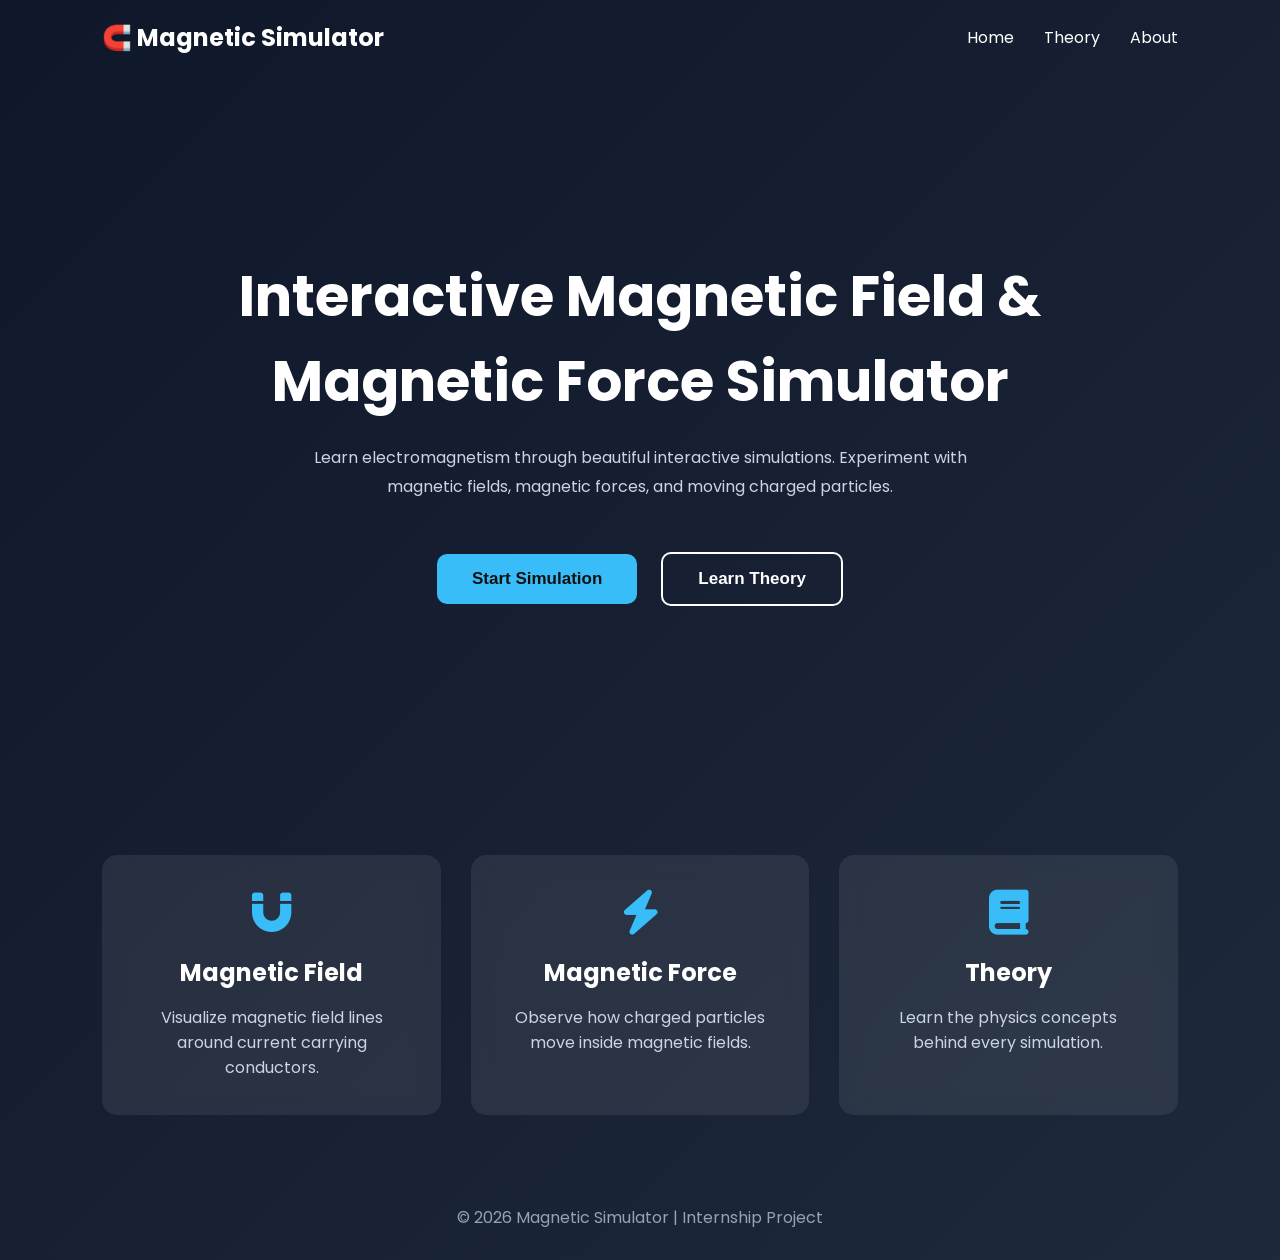
==== index.html @ 09310202 "Milestone 1 - Professional landing page completed" ====
<!DOCTYPE html>
<html lang="en">
<head>
    <meta charset="UTF-8">
    <meta name="viewport" content="width=device-width, initial-scale=1.0">

    <title>Magnetic Field & Force Simulator</title>

    <link rel="stylesheet" href="css/style.css">

    <!-- Google Font -->
    <link href="https://fonts.googleapis.com/css2?family=Poppins:wght@300;400;600;700&display=swap" rel="stylesheet">

    <!-- Font Awesome Icons -->
    <link rel="stylesheet"
          href="https://cdnjs.cloudflare.com/ajax/libs/font-awesome/6.5.2/css/all.min.css">

</head>

<body>

<header>

    <nav class="navbar">

        <div class="logo">
            🧲 Magnetic Simulator
        </div>

        <ul class="nav-links">

            <li><a href="#">Home</a></li>
            <li><a href="#">Theory</a></li>
            <li><a href="#">About</a></li>

        </ul>

    </nav>

</header>

<section class="hero">

    <h1>Interactive Magnetic Field & Magnetic Force Simulator</h1>

    <p>
        Learn electromagnetism through beautiful interactive simulations.
        Experiment with magnetic fields, magnetic forces,
        and moving charged particles.
    </p>

    <div class="buttons">

        <button id="startBtn">
            Start Simulation
        </button>

        <button class="secondary">
            Learn Theory
        </button>

    </div>

</section>

<section class="features">

    <div class="card">

        <i class="fa-solid fa-magnet"></i>

        <h2>Magnetic Field</h2>

        <p>
            Visualize magnetic field lines around current carrying conductors.
        </p>

    </div>

    <div class="card">

        <i class="fa-solid fa-bolt"></i>

        <h2>Magnetic Force</h2>

        <p>
            Observe how charged particles move inside magnetic fields.
        </p>

    </div>

    <div class="card">

        <i class="fa-solid fa-book"></i>

        <h2>Theory</h2>

        <p>
            Learn the physics concepts behind every simulation.
        </p>

    </div>

</section>

<footer>

    <p>
        © 2026 Magnetic Simulator | Internship Project
    </p>

</footer>

<script src="js/script.js"></script>

</body>
</html>
---- css/style.css ----
*{
    margin:0;
    padding:0;
    box-sizing:border-box;
}

body{

    font-family:'Poppins',sans-serif;

    background:linear-gradient(135deg,#0f172a,#1e293b);

    color:white;

}

.navbar{

    display:flex;

    justify-content:space-between;

    align-items:center;

    padding:20px 8%;

}

.logo{

    font-size:24px;

    font-weight:700;

}

.nav-links{

    display:flex;

    list-style:none;

    gap:30px;

}

.nav-links a{

    color:white;

    text-decoration:none;

}

.hero{

    min-height:80vh;

    display:flex;

    flex-direction:column;

    justify-content:center;

    align-items:center;

    text-align:center;

    padding:40px;

}

.hero h1{

    font-size:3.5rem;

    max-width:900px;

}

.hero p{

    max-width:700px;

    margin-top:20px;

    line-height:1.8;

    color:#cbd5e1;

}

.buttons{

    margin-top:40px;

}

button{

    padding:15px 35px;

    border:none;

    border-radius:10px;

    cursor:pointer;

    font-size:17px;

    margin:10px;

    background:#38bdf8;

    color:#111;

    font-weight:600;

}

.secondary{

    background:transparent;

    color:white;

    border:2px solid white;

}

.features{

    display:grid;

    grid-template-columns:repeat(auto-fit,minmax(250px,1fr));

    gap:30px;

    padding:60px 8%;

}

.card{

    background:rgba(255,255,255,0.08);

    border-radius:15px;

    padding:35px;

    text-align:center;

    backdrop-filter:blur(10px);

}

.card i{

    font-size:45px;

    color:#38bdf8;

    margin-bottom:20px;

}

.card h2{

    margin-bottom:15px;

}

.card p{

    color:#cbd5e1;

}

footer{

    text-align:center;

    padding:30px;

    color:#94a3b8;

}
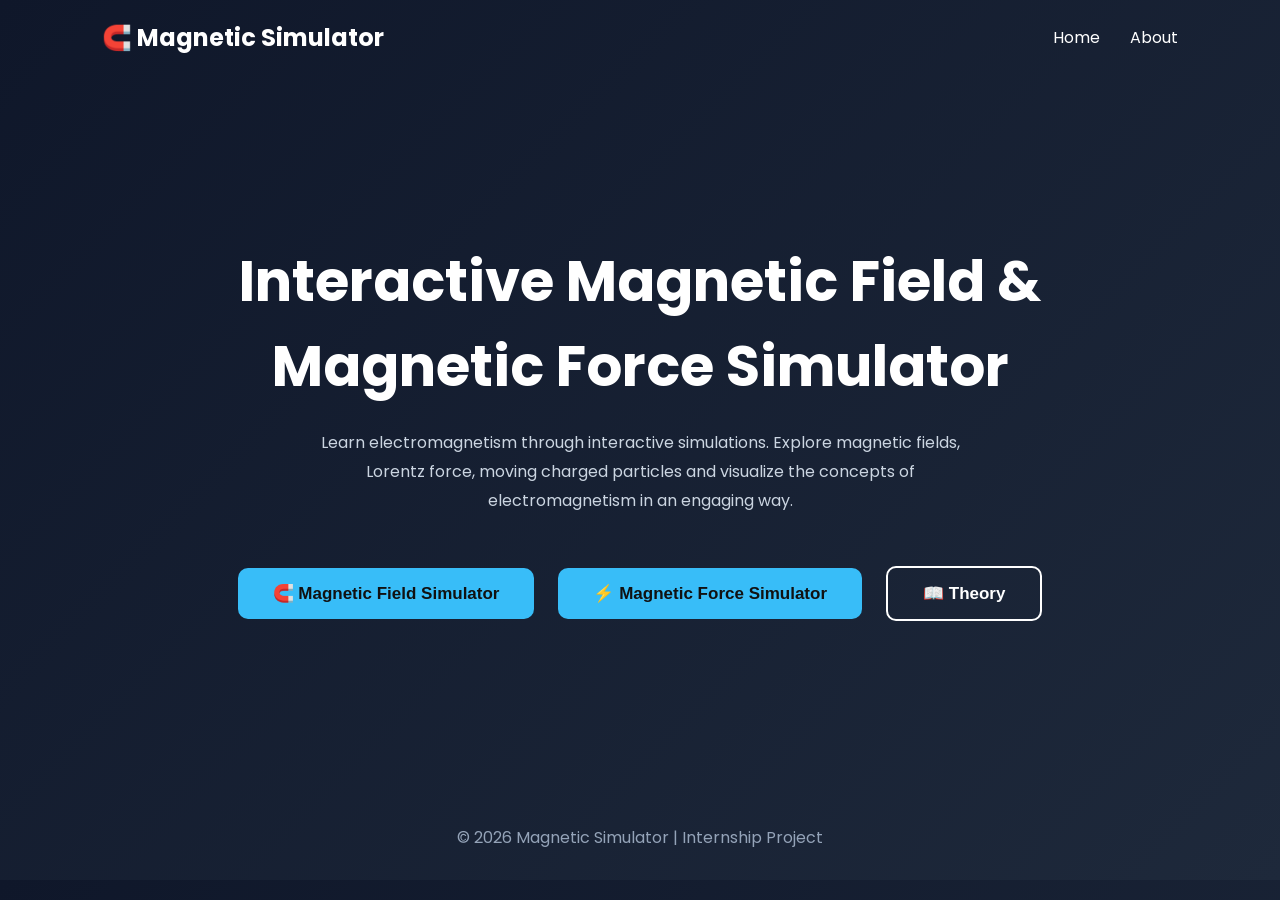
==== commit 35c22e6a: "Added magnetic force simulator and updated project UI" ====
--- a/index.html
+++ b/index.html
@@ -1,17 +1,23 @@
 <!DOCTYPE html>
 <html lang="en">
+
 <head>
+
     <meta charset="UTF-8">
-    <meta name="viewport" content="width=device-width, initial-scale=1.0">
 
-    <title>Magnetic Field & Force Simulator</title>
+    <meta name="viewport"
+          content="width=device-width, initial-scale=1.0">
 
-    <link rel="stylesheet" href="css/style.css">
+    <title>Interactive Magnetic Field & Magnetic Force Simulator</title>
+
+    <link rel="stylesheet"
+          href="css/style.css">
 
     <!-- Google Font -->
-    <link href="https://fonts.googleapis.com/css2?family=Poppins:wght@300;400;600;700&display=swap" rel="stylesheet">
+    <link href="https://fonts.googleapis.com/css2?family=Poppins:wght@300;400;600;700&display=swap"
+          rel="stylesheet">
 
-    <!-- Font Awesome Icons -->
+    <!-- Font Awesome -->
     <link rel="stylesheet"
           href="https://cdnjs.cloudflare.com/ajax/libs/font-awesome/6.5.2/css/all.min.css">
 
@@ -19,19 +25,25 @@
 
 <body>
 
+<!-- ===========================
+        NAVIGATION BAR
+=========================== -->
+
 <header>
 
     <nav class="navbar">
 
         <div class="logo">
+
             🧲 Magnetic Simulator
+
         </div>
 
         <ul class="nav-links">
 
-            <li><a href="#">Home</a></li>
-            <li><a href="#">Theory</a></li>
-            <li><a href="#">About</a></li>
+            <li><a href="index.html">Home</a></li>
+
+            <li><a href="pages/about.html">About</a></li>
 
         </ul>
 
@@ -39,79 +51,70 @@
 
 </header>
 
+<!-- ===========================
+        HERO SECTION
+=========================== -->
+
 <section class="hero">
 
-    <h1>Interactive Magnetic Field & Magnetic Force Simulator</h1>
+    <h1>
+
+        Interactive Magnetic Field &
+        Magnetic Force Simulator
+
+    </h1>
 
     <p>
-        Learn electromagnetism through beautiful interactive simulations.
-        Experiment with magnetic fields, magnetic forces,
-        and moving charged particles.
+
+        Learn electromagnetism through interactive simulations.
+        Explore magnetic fields, Lorentz force,
+        moving charged particles and visualize
+        the concepts of electromagnetism in an engaging way.
+
     </p>
 
     <div class="buttons">
 
-        <button id="startBtn">
-            Start Simulation
+        <button id="fieldBtn">
+
+            🧲 Magnetic Field Simulator
+
         </button>
 
-        <button class="secondary">
-            Learn Theory
+        <button id="forceBtn">
+
+            ⚡ Magnetic Force Simulator
+
+        </button>
+
+        <button id="theoryBtn"
+                class="secondary">
+
+            📖 Theory
+
         </button>
 
     </div>
 
 </section>
 
-<section class="features">
-
-    <div class="card">
-
-        <i class="fa-solid fa-magnet"></i>
-
-        <h2>Magnetic Field</h2>
-
-        <p>
-            Visualize magnetic field lines around current carrying conductors.
-        </p>
-
-    </div>
-
-    <div class="card">
-
-        <i class="fa-solid fa-bolt"></i>
-
-        <h2>Magnetic Force</h2>
-
-        <p>
-            Observe how charged particles move inside magnetic fields.
-        </p>
-
-    </div>
-
-    <div class="card">
-
-        <i class="fa-solid fa-book"></i>
-
-        <h2>Theory</h2>
-
-        <p>
-            Learn the physics concepts behind every simulation.
-        </p>
-
-    </div>
-
-</section>
+<!-- ===========================
+        FOOTER
+=========================== -->
 
 <footer>
 
     <p>
-        © 2026 Magnetic Simulator | Internship Project
+
+        © 2026 Magnetic Simulator |
+        Internship Project
+
     </p>
 
 </footer>
 
-<script src="js/script.js"></script>
+<script src="js/main.js"></script>
 
 </body>
+
 </html>
--- a/css/style.css
+++ b/css/style.css
@@ -184,4 +184,111 @@
 
     color:#94a3b8;
 
+}
+.page-title{
+
+    text-align:center;
+
+    margin:30px 0;
+
+}
+
+.simulation-container{
+
+    display:flex;
+
+    gap:30px;
+
+    padding:30px;
+
+}
+
+.control-panel{
+
+    width:280px;
+
+    background:rgba(255,255,255,0.08);
+
+    border-radius:15px;
+
+    padding:20px;
+
+}
+
+.control-panel input{
+
+    width:100%;
+
+    margin:20px 0;
+
+}
+
+.canvas-panel{
+
+    flex:1;
+
+    display:flex;
+
+    justify-content:center;
+
+    align-items:center;
+
+}
+
+canvas{
+
+    background:white;
+
+    border-radius:15px;
+
+    border:3px solid #38bdf8;
+
+}
+.button-group{
+    display: flex;
+    flex-direction: column;
+    gap: 12px;
+    margin-top: 20px;
+}
+
+.button-group button{
+    width: 100%;
+}
+.direction-group {
+    display: flex;
+    flex-direction: column;
+    gap: 12px;
+    margin: 15px 0 25px;
+}
+
+.button-group {
+    display: flex;
+    flex-direction: column;
+    gap: 12px;
+}
+
+.button-group button {
+    width: 100%;
+}
+
+.control-panel hr {
+    margin: 20px 0;
+    border: none;
+    border-top: 1px solid rgba(255,255,255,0.2);
+}
+/* ===========================
+   Live Information Panel
+=========================== */
+
+.info-panel{
+    margin-top:20px;
+    padding:15px;
+    border-radius:10px;
+    background:#1b2335;
+    color:white;
+    font-size:15px;
+}
+
+.info-panel p{
+    margin:10px 0;
 }
